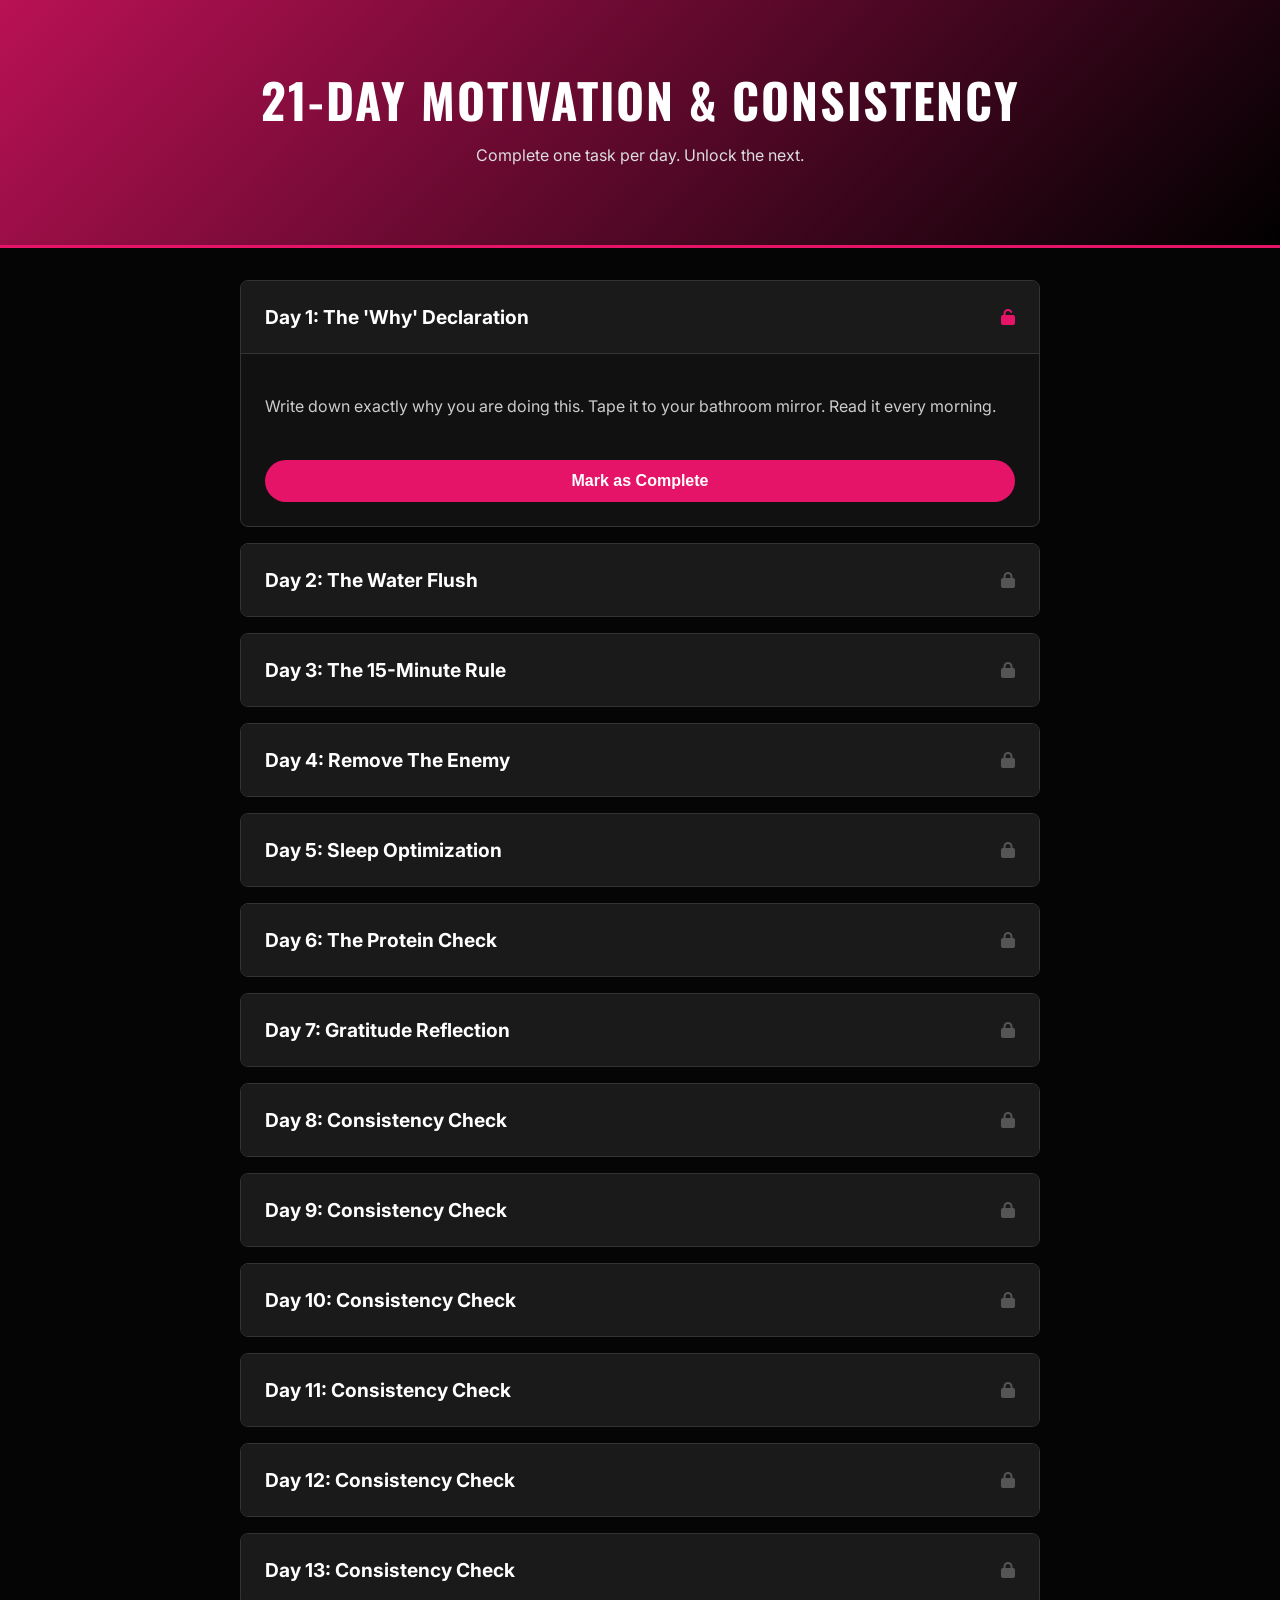
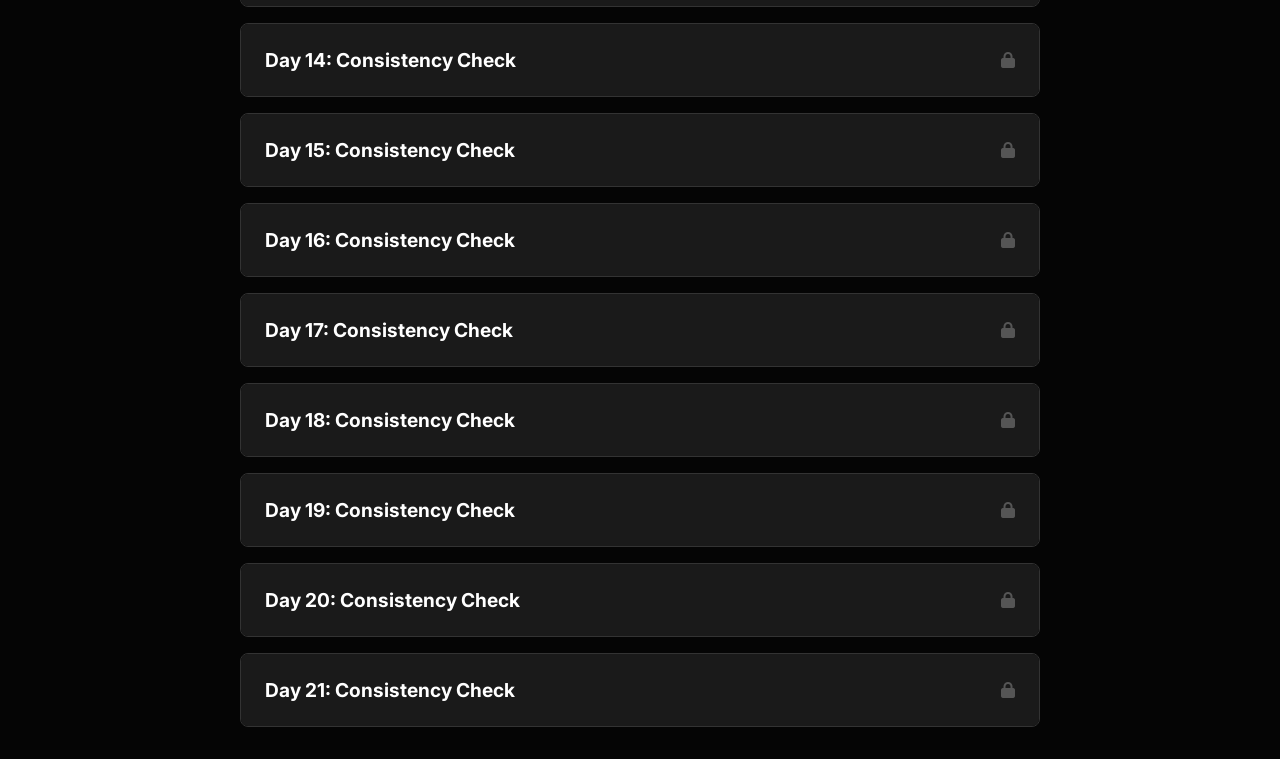
==== app-21-day-challenge.html @ af1327c0 "Convert 6 PDF digital products into interactive Web App OS dashboards" ====
<!DOCTYPE html>
<html lang="en">

<head>
    <meta charset="UTF-8">
    <meta name="viewport" content="width=device-width, initial-scale=1.0">
    <meta name="robots" content="noindex, nofollow">
    <title>21 Day Challenge | BWWL</title>
    <link
        href="https://fonts.googleapis.com/css2?family=Oswald:wght@400;600;700&family=Inter:wght@400;600;800&display=swap"
        rel="stylesheet">
    <link rel="stylesheet" href="https://cdnjs.cloudflare.com/ajax/libs/font-awesome/6.4.0/css/all.min.css">
    <style>
        body {
            margin: 0;
            background: #050505;
            color: #fff;
            font-family: 'Inter', sans-serif;
        }

        .hero {
            background: linear-gradient(135deg, rgba(230, 20, 105, 0.8), rgba(0, 0, 0, 0.9));
            padding: 4rem 2rem;
            text-align: center;
            border-bottom: 3px solid #e61469;
        }

        .hero h1 {
            font-family: 'Oswald', sans-serif;
            font-size: 3rem;
            margin: 0;
            text-transform: uppercase;
            letter-spacing: 2px;
        }

        .container {
            max-width: 800px;
            margin: 2rem auto;
            padding: 0 1rem;
        }

        .day-list {
            display: flex;
            flex-direction: column;
            gap: 1rem;
        }

        .day-panel {
            background: #111;
            border: 1px solid #333;
            border-radius: 8px;
            overflow: hidden;
        }

        .day-header {
            padding: 1.5rem;
            display: flex;
            justify-content: space-between;
            align-items: center;
            cursor: pointer;
            background: #1a1a1a;
            transition: 0.3s;
        }

        .day-header:hover {
            background: #222;
        }

        .day-header h3 {
            margin: 0;
            font-size: 1.2rem;
            color: #fff;
        }

        .day-content {
            display: none;
            padding: 1.5rem;
            border-top: 1px solid #333;
            line-height: 1.6;
            color: #ccc;
        }

        .day-content.open {
            display: block;
            animation: fadeIn 0.3s ease;
        }

        .lock-icon {
            color: #555;
        }

        .unlock-icon {
            color: #e61469;
        }

        .complete-btn {
            background: #e61469;
            color: #fff;
            border: none;
            padding: 0.75rem 1.5rem;
            border-radius: 30px;
            font-weight: bold;
            cursor: pointer;
            width: 100%;
            margin-top: 1.5rem;
            font-size: 1rem;
            transition: 0.3s;
        }

        .complete-btn:hover {
            background: #c20e56;
        }

        .complete-btn.done {
            background: #00FF00;
            color: #000;
            cursor: default;
        }

        .day-panel.completed .day-header h3 {
            text-decoration: line-through;
            color: #888;
        }

        .day-panel.completed .day-header {
            border-left: 4px solid #00FF00;
        }

        @keyframes fadeIn {
            from {
                opacity: 0;
                transform: translateY(-10px);
            }

            to {
                opacity: 1;
                transform: translateY(0);
            }
        }
    </style>
</head>

<body>
    <div class="hero">
        <h1>21-Day Motivation & Consistency</h1>
        <p style="color:#ddd; margin-top:10px;">Complete one task per day. Unlock the next.</p>
    </div>

    <div class="container">
        <div class="day-list" id="challenge-list">
            <!-- Injected via JS -->
        </div>
    </div>

    <script>
        const challenges = [
            { title: "Day 1: The 'Why' Declaration", task: "Write down exactly why you are doing this. Tape it to your bathroom mirror. Read it every morning." },
            { title: "Day 2: The Water Flush", task: "Before you drink coffee or eat anything, drink one full glass of water (16oz) immediately upon waking up." },
            { title: "Day 3: The 15-Minute Rule", task: "Set a timer for 15 minutes. For those 15 minutes, you must move. Go for a brisk walk. No phone checking." },
            { title: "Day 4: Remove The Enemy", task: "Take all tempting 'trigger' foods (cookies, chips, soda) and throw them in the trash. If it's in your house, you'll eat it." },
            { title: "Day 5: Sleep Optimization", task: "Turn off all screens 45 minutes before you go to bed tonight to optimize hunger hormones." },
            { title: "Day 6: The Protein Check", task: "Ensure every single meal today contains a solid source of protein." },
            { title: "Day 7: Gratitude Reflection", task: "You survived Week 1. Write down 3 things your body allowed you to do today that you are grateful for." }
            // Add remaining days conceptually
        ];

        // Fill out array to 21 for demonstration
        for (let i = 8; i <= 21; i++) {
            challenges.push({ title: `Day ${i}: Consistency Check`, task: "Continue executing your daily habits. Drink water, move for 30 minutes, prioritizing protein." });
        }

        const state = JSON.parse(localStorage.getItem('bwwl_21day')) || {};

        function render() {
            const list = document.getElementById('challenge-list');
            list.innerHTML = '';

            let html = '';
            challenges.forEach((ch, index) => {
                const dayNum = index + 1;
                const isCompleted = state[dayNum] === true;
                const isLocked = !isCompleted && dayNum > 1 && !state[dayNum - 1]; // Only unlock if previous is done

                html += `
                <div class="day-panel ${isCompleted ? 'completed' : ''}" id="panel-${dayNum}">
                    <div class="day-header" onclick="togglePanel(${dayNum}, ${isLocked})">
                        <h3>${ch.title}</h3>
                        ${isCompleted ? '<i class="fas fa-check-circle" style="color:#00FF00;"></i>' :
                        isLocked ? '<i class="fas fa-lock lock-icon"></i>' :
                            '<i class="fas fa-unlock unlock-icon"></i>'}
                    </div>
                    <div class="day-content" id="content-${dayNum}">
                        <p>${ch.task}</p>
                        ${isCompleted
                        ? `<button class="complete-btn done" disabled><i class="fas fa-check"></i> Completed</button>`
                        : `<button class="complete-btn" onclick="markComplete(${dayNum})">Mark as Complete</button>`
                    }
                    </div>
                </div>
                `;
            });
            list.innerHTML = html;
        }

        function togglePanel(dayNum, isLocked) {
            if (isLocked) {
                alert("You must complete the previous days first!");
                return;
            }
            const content = document.getElementById(`content-${dayNum}`);
            content.classList.toggle('open');
        }

        function markComplete(dayNum) {
            state[dayNum] = true;
            localStorage.setItem('bwwl_21day', JSON.stringify(state));
            render();
            // Automatically open next day if it exists
            if (challenges.length > dayNum) {
                setTimeout(() => {
                    document.getElementById(`content-${dayNum + 1}`).classList.add('open');
                    document.getElementById(`panel-${dayNum + 1}`).scrollIntoView({ behavior: "smooth", block: "center" });
                }, 500);
            }
        }

        render();
        // Open day 1 by default if nothing is completed
        if (!state[1]) {
            document.getElementById('content-1').classList.add('open');
        }
    </script>
</body>

</html>
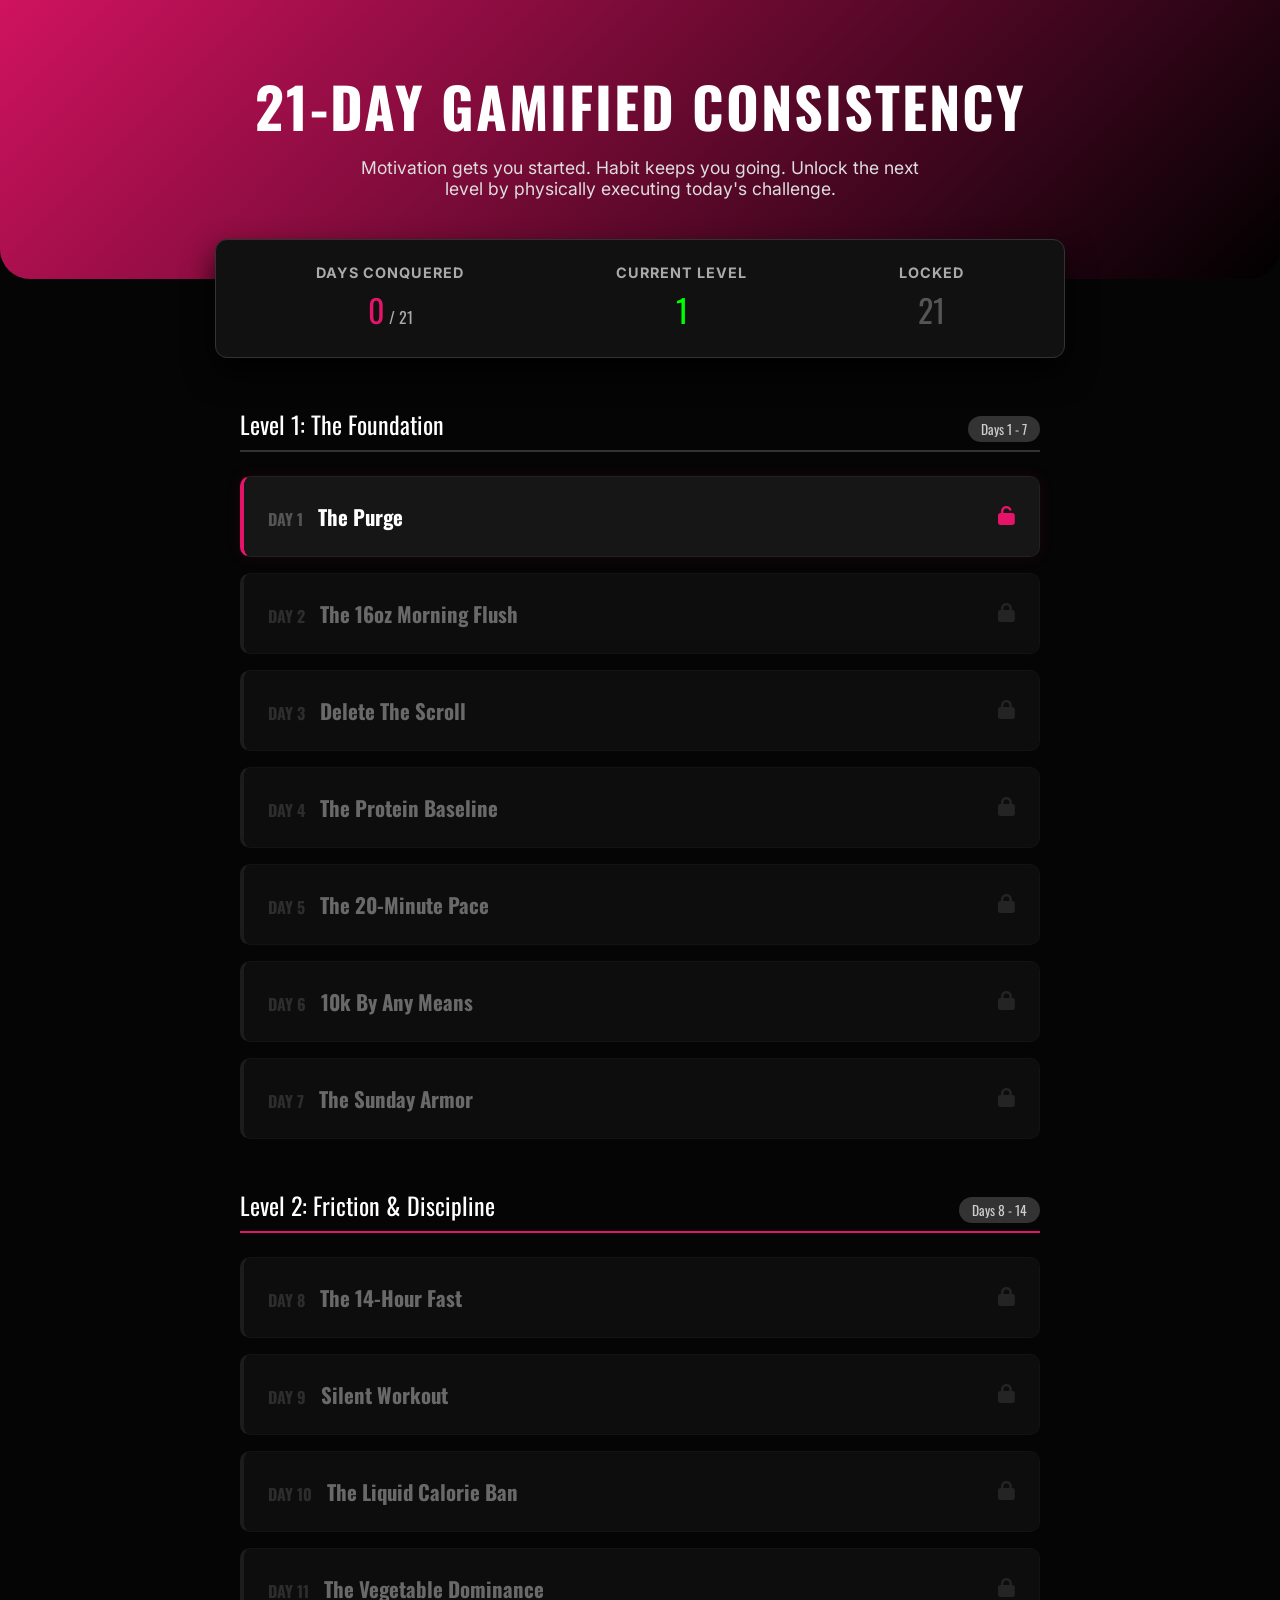
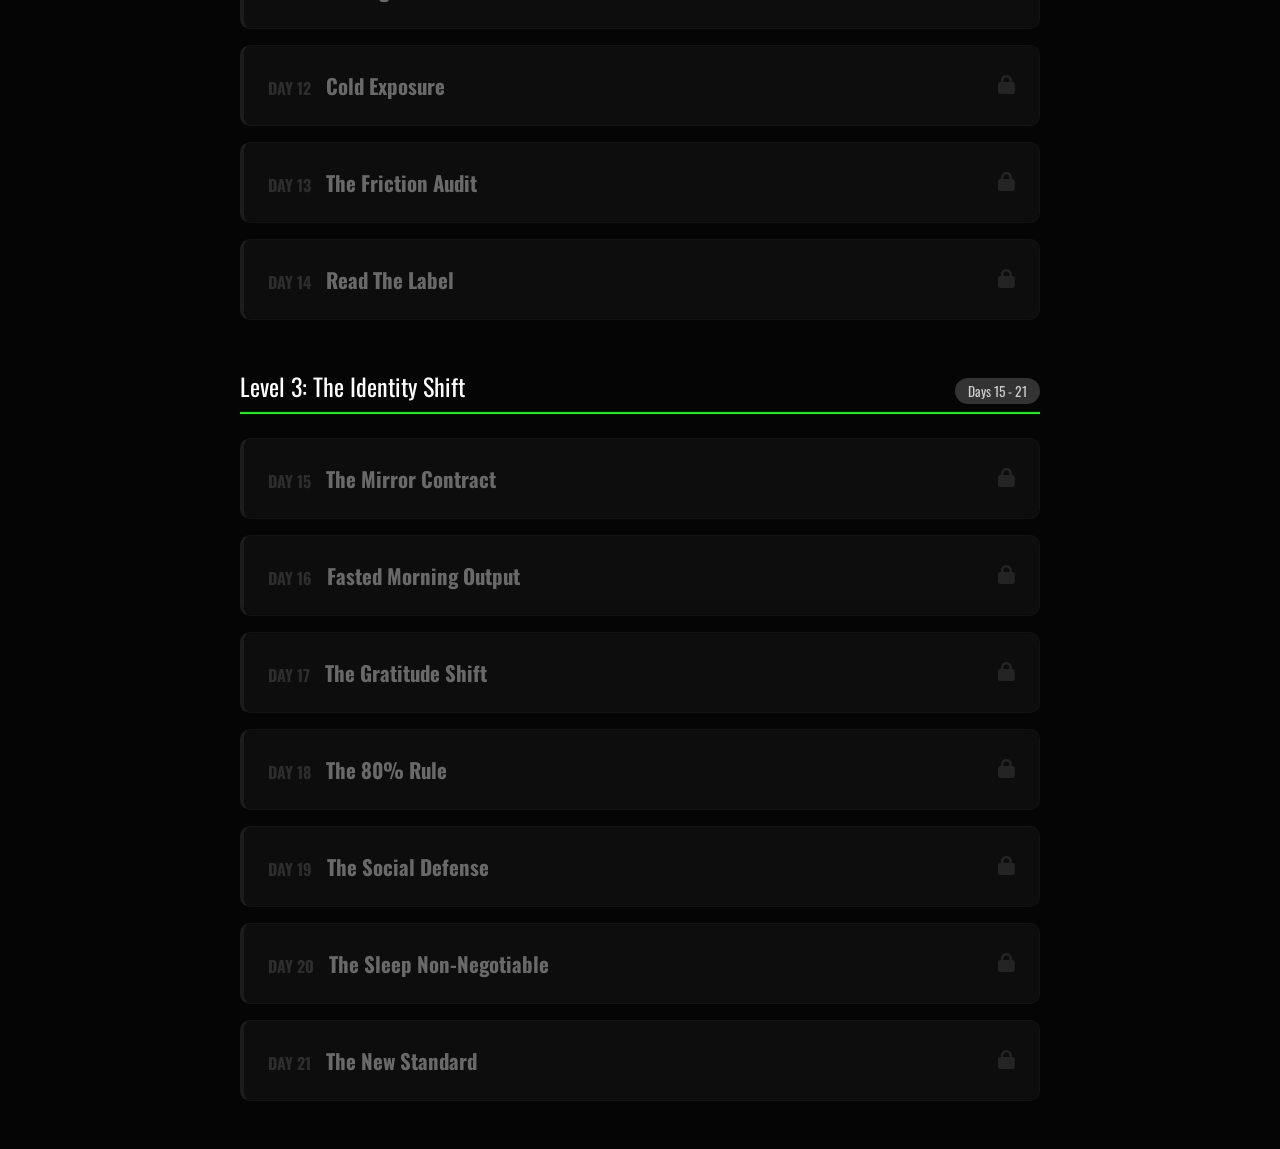
==== commit 1f3726ad: "Premium rewrite of 6 Digital Products" ====
--- a/app-21-day-challenge.html
+++ b/app-21-day-challenge.html
@@ -5,7 +5,7 @@
     <meta charset="UTF-8">
     <meta name="viewport" content="width=device-width, initial-scale=1.0">
     <meta name="robots" content="noindex, nofollow">
-    <title>21 Day Challenge | BWWL</title>
+    <title>21 Day Challenge OS | BWWL</title>
     <link
         href="https://fonts.googleapis.com/css2?family=Oswald:wght@400;600;700&family=Inter:wght@400;600;800&display=swap"
         rel="stylesheet">
@@ -16,27 +16,86 @@
             background: #050505;
             color: #fff;
             font-family: 'Inter', sans-serif;
+            padding-bottom: 3rem;
         }
 
         .hero {
-            background: linear-gradient(135deg, rgba(230, 20, 105, 0.8), rgba(0, 0, 0, 0.9));
-            padding: 4rem 2rem;
+            background: linear-gradient(135deg, rgba(230, 20, 105, 0.9), rgba(0, 0, 0, 0.9));
+            padding: 4rem 1rem 5rem;
             text-align: center;
-            border-bottom: 3px solid #e61469;
+            border-radius: 0 0 30px 30px;
+            position: relative;
         }
 
         .hero h1 {
             font-family: 'Oswald', sans-serif;
-            font-size: 3rem;
+            font-size: 3.5rem;
             margin: 0;
             text-transform: uppercase;
             letter-spacing: 2px;
         }
 
+        /* Stats Dashboard */
+        .stats-bar {
+            max-width: 800px;
+            margin: -40px auto 2rem;
+            background: #111;
+            border: 1px solid #333;
+            border-radius: 12px;
+            display: flex;
+            justify-content: space-around;
+            padding: 1.5rem;
+            box-shadow: 0 15px 30px rgba(0, 0, 0, 0.8);
+            position: relative;
+            z-index: 10;
+        }
+
+        .stat {
+            text-align: center;
+        }
+
+        .stat h4 {
+            margin: 0 0 5px;
+            color: #aaa;
+            font-size: 0.9rem;
+            text-transform: uppercase;
+            letter-spacing: 1px;
+        }
+
+        .stat span {
+            font-size: 2rem;
+            font-family: 'Oswald', sans-serif;
+            color: #e61469;
+        }
+
+        .stat .locked-cnt {
+            color: #555;
+        }
+
         .container {
             max-width: 800px;
-            margin: 2rem auto;
+            margin: 0 auto;
             padding: 0 1rem;
+        }
+
+        .level-header {
+            font-family: 'Oswald', sans-serif;
+            font-size: 1.5rem;
+            color: #fff;
+            border-bottom: 2px solid #333;
+            padding-bottom: 0.5rem;
+            margin: 3rem 0 1.5rem;
+            display: flex;
+            justify-content: space-between;
+            align-items: flex-end;
+        }
+
+        .level-badge {
+            background: #333;
+            color: #ccc;
+            padding: 0.2rem 0.8rem;
+            border-radius: 20px;
+            font-size: 0.85rem;
         }
 
         .day-list {
@@ -47,9 +106,11 @@
 
         .day-panel {
             background: #111;
-            border: 1px solid #333;
-            border-radius: 8px;
+            border: 1px solid #222;
+            border-left: 4px solid #333;
+            border-radius: 10px;
             overflow: hidden;
+            transition: 0.3s;
         }
 
         .day-header {
@@ -58,75 +119,123 @@
             justify-content: space-between;
             align-items: center;
             cursor: pointer;
+            background: #161616;
+            transition: 0.3s;
+        }
+
+        .day-header:hover {
             background: #1a1a1a;
-            transition: 0.3s;
-        }
-
-        .day-header:hover {
-            background: #222;
+            border-left-color: #e61469;
         }
 
         .day-header h3 {
             margin: 0;
+            font-family: 'Oswald', sans-serif;
+            font-size: 1.3rem;
+            color: #ccc;
+        }
+
+        /* Status Modifiers */
+        .day-panel.unlocked {
+            border-left-color: #e61469;
+            box-shadow: 0 0 15px rgba(230, 20, 105, 0.1);
+        }
+
+        .day-panel.unlocked .day-header h3 {
+            color: #fff;
+        }
+
+        .day-panel.completed {
+            border-left-color: #00FF00;
+            opacity: 0.8;
+        }
+
+        .day-panel.completed .day-header h3 {
+            color: #888;
+            text-decoration: line-through;
+        }
+
+        .day-panel.locked {
+            opacity: 0.5;
+            pointer-events: none;
+        }
+
+        .icon-status {
             font-size: 1.2rem;
-            color: #fff;
+        }
+
+        .fa-lock {
+            color: #444;
+        }
+
+        .fa-unlock {
+            color: #e61469;
+        }
+
+        .fa-check-circle {
+            color: #00FF00;
         }
 
         .day-content {
             display: none;
-            padding: 1.5rem;
-            border-top: 1px solid #333;
-            line-height: 1.6;
-            color: #ccc;
+            padding: 2rem 1.5rem;
+            border-top: 1px solid #222;
+            line-height: 1.7;
+            color: #ddd;
+            background: #0a0a0a;
         }
 
         .day-content.open {
             display: block;
-            animation: fadeIn 0.3s ease;
-        }
-
-        .lock-icon {
-            color: #555;
-        }
-
-        .unlock-icon {
-            color: #e61469;
+            animation: slideDown 0.3s ease;
+        }
+
+        .day-content p {
+            font-size: 1.1rem;
+            margin-top: 0;
+        }
+
+        .insight-box {
+            background: rgba(230, 20, 105, 0.05);
+            border: 1px solid rgba(230, 20, 105, 0.3);
+            padding: 1rem;
+            border-radius: 6px;
+            margin: 1.5rem 0;
+            font-style: italic;
+            color: #ffb3d1;
         }
 
         .complete-btn {
             background: #e61469;
             color: #fff;
             border: none;
-            padding: 0.75rem 1.5rem;
-            border-radius: 30px;
+            padding: 1rem 1.5rem;
+            border-radius: 8px;
             font-weight: bold;
             cursor: pointer;
             width: 100%;
-            margin-top: 1.5rem;
-            font-size: 1rem;
+            font-size: 1.1rem;
             transition: 0.3s;
+            text-transform: uppercase;
+            letter-spacing: 1px;
         }
 
         .complete-btn:hover {
             background: #c20e56;
+            transform: translateY(-2px);
+            box-shadow: 0 10px 20px rgba(230, 20, 105, 0.3);
         }
 
         .complete-btn.done {
-            background: #00FF00;
-            color: #000;
+            background: #222;
+            color: #00FF00;
+            border: 1px solid #00FF00;
+            box-shadow: none;
+            transform: none;
             cursor: default;
         }
 
-        .day-panel.completed .day-header h3 {
-            text-decoration: line-through;
-            color: #888;
-        }
-
-        .day-panel.completed .day-header {
-            border-left: 4px solid #00FF00;
-        }
-
-        @keyframes fadeIn {
+        @keyframes slideDown {
             from {
                 opacity: 0;
                 transform: translateY(-10px);
@@ -141,94 +250,174 @@
 </head>
 
 <body>
+
     <div class="hero">
-        <h1>21-Day Motivation & Consistency</h1>
-        <p style="color:#ddd; margin-top:10px;">Complete one task per day. Unlock the next.</p>
+        <h1>21-Day Gamified Consistency</h1>
+        <p style="color:#ddd; margin:10px auto 0; max-width:600px; font-size:1.1rem;">Motivation gets you started. Habit
+            keeps you going. Unlock the next level by physically executing today's challenge.</p>
     </div>
 
-    <div class="container">
-        <div class="day-list" id="challenge-list">
-            <!-- Injected via JS -->
+    <div class="stats-bar">
+        <div class="stat">
+            <h4>Days Conquered</h4>
+            <span id="stat-done">0</span> <span style="font-size:1rem; color:#aaa;">/ 21</span>
+        </div>
+        <div class="stat">
+            <h4>Current Level</h4>
+            <span id="stat-level" style="color:#00FF00;">1</span>
+        </div>
+        <div class="stat">
+            <h4>Locked</h4>
+            <span id="stat-locked" class="locked-cnt">20</span>
         </div>
     </div>
 
+    <div class="container">
+
+        <div class="level-header">Level 1: The Foundation <span class="level-badge">Days 1 - 7</span></div>
+        <div class="day-list" id="list-l1"></div>
+
+        <div class="level-header" style="border-bottom-color:#e61469;">Level 2: Friction & Discipline <span
+                class="level-badge">Days 8 - 14</span></div>
+        <div class="day-list" id="list-l2"></div>
+
+        <div class="level-header" style="border-bottom-color:#00FF00;">Level 3: The Identity Shift <span
+                class="level-badge">Days 15 - 21</span></div>
+        <div class="day-list" id="list-l3"></div>
+
+    </div>
+
     <script>
-        const challenges = [
-            { title: "Day 1: The 'Why' Declaration", task: "Write down exactly why you are doing this. Tape it to your bathroom mirror. Read it every morning." },
-            { title: "Day 2: The Water Flush", task: "Before you drink coffee or eat anything, drink one full glass of water (16oz) immediately upon waking up." },
-            { title: "Day 3: The 15-Minute Rule", task: "Set a timer for 15 minutes. For those 15 minutes, you must move. Go for a brisk walk. No phone checking." },
-            { title: "Day 4: Remove The Enemy", task: "Take all tempting 'trigger' foods (cookies, chips, soda) and throw them in the trash. If it's in your house, you'll eat it." },
-            { title: "Day 5: Sleep Optimization", task: "Turn off all screens 45 minutes before you go to bed tonight to optimize hunger hormones." },
-            { title: "Day 6: The Protein Check", task: "Ensure every single meal today contains a solid source of protein." },
-            { title: "Day 7: Gratitude Reflection", task: "You survived Week 1. Write down 3 things your body allowed you to do today that you are grateful for." }
-            // Add remaining days conceptually
+        const challengeData = [
+            // Level 1: Foundation
+            { day: 1, title: "The Purge", content: "Take a trash bag and physically throw away every single high-sugar, highly processed 'trigger' food in your kitchen. If you buy it, you will eventually eat it at 11 PM.", insight: "Willpower is a finite resource. Do not rely on it. Engineer your environment so that failing requires effort." },
+            { day: 2, title: "The 16oz Morning Flush", content: "Place a 16oz glass of water next to your bed tonight. Tomorrow morning, before you touch your phone, before you make coffee, you must drink the entire glass.", insight: "Your body wakes up dehydrated, which often disguises itself as hunger and fatigue. Hydration is the first domino." },
+            { day: 3, title: "Delete The Scroll", content: "Check your screen time. Find your most used social app. Delete it off your phone for 24 hours. The 45 minutes you spend scrolling tonight is the exact time you need to meal prep or sleep.", insight: "You don't lack time. You lack time management. Reclaim your focus." },
+            { day: 4, title: "The Protein Baseline", content: "Your single nutritional goal today: Consume 100g of protein. Track it. Learn what 100g actually feels like in food volume.", insight: "Protein is the most satiating macronutrient. It physically stops the brain from sending hunger signals." },
+            { day: 5, title: "The 20-Minute Pace", content: "Force yourself to take exactly 20 minutes to finish your dinner tonight. Put the fork down between every single bite. Chew deliberately.", insight: "It takes 20 minutes for the stomach stretch receptors to signal the brain that you are full. Speed eating guarantees overeating." },
+            { day: 6, title: "10k By Any Means", content: "Hit exactly 10,000 steps today. Park further away. Pace while on a phone call. Walk around the block. Do whatever it takes.", insight: "NEAT (Non-Exercise Activity) burns far more total calories than a 45-minute structured gym session." },
+            { day: 7, title: "The Sunday Armor", content: "Cook exactly three meals tonight and put them in Tupperware for Monday and Tuesday lunch. The decision fatigue of the week destroys diets.", insight: "Relying on motivation on a stressful Tuesday afternoon is a losing game. Prep is your armor." },
+
+            // Level 2: Friction & Discipline
+            { day: 8, title: "The 14-Hour Fast", content: "Stop eating at 7:00 PM tonight. Do not consume a single calorie until 9:00 AM tomorrow. Water and black coffee only.", insight: "Late-night snacking is rarely hunger; it is almost always boredom, stress, or habit." },
+            { day: 9, title: "Silent Workout", content: "Complete a 20-minute home workout today in complete silence. No music. No podcast. No TV.", insight: "Distractions prevent you from focusing on the mind-muscle connection and the discomfort required for growth." },
+            { day: 10, title: "The Liquid Calorie Ban", content: "Zero liquid calories today. No juice, no milk in your coffee, no soda, no alcohol. If you drink it, it must equal 0 calories.", insight: "Liquid sugar bypasses the brain's fullness sensors entirely. It is a straight injection of fat storage." },
+            { day: 11, title: "The Vegetable Dominance", content: "For both lunch and dinner today, 50% of your physical plate must be covered in green vegetables. Broccoli, spinach, asparagus.", insight: "Vegetables provide physical volume in the stomach, tricking the brain into feeling stuffed for almost zero calories." },
+            { day: 12, title: "Cold Exposure", content: "At the end of your shower today, turn the water to pure freezing cold for exactly 30 seconds. Do not step out. Control your breathing.", insight: "Fat loss requires getting comfortable with physical discomfort. Training the mind to accept cold water trains the mind to accept a diet." },
+            { day: 13, title: "The Friction Audit", content: "Identify the one specific habit that ruined your progress last week. Add friction to it. E.g., if you order UberEats, delete the app.", insight: "Make bad habits incredibly annoying and difficult to execute." },
+            { day: 14, title: "Read The Label", content: "Find 3 items in your pantry. Read the nutritional label. Look specifically at 'Added Sugars' and 'Total Servings'.", insight: "A 'small' bag of chips often contains 3.5 servings. Ignorance of caloric density is why people plateau." },
+
+            // Level 3: Identity Shift
+            { day: 15, title: "The Mirror Contract", content: "Look yourself in the eyes in the mirror for 60 seconds. Say out loud: 'I am no longer someone who quits when it gets hard.'", insight: "Your behaviors are a reflection of your identity. If you identify as someone who 'always struggles with weight', you will fulfill that prophecy." },
+            { day: 16, title: "Fasted Morning Output", content: "Wake up and immediately complete 15 minutes of brisk cardio (walking, jogging, biking) before eating breakfast.", insight: "Performing light cardio on an empty stomach utilizes stored liver glycogen and trains metabolic flexibility." },
+            { day: 17, title: "The Gratitude Shift", content: "Write down 3 things your body allowed you to physically do today. Focus on function, not appearance.", insight: "Shifting focus from 'how my body looks' to 'what my body can do' builds long-term respect for the vessel." },
+            { day: 18, title: "The 80% Rule", content: "Stop eating dinner tonight exactly when you feel 80% full. Do not wait until you are 'stuffed'.", insight: "The Japanese concept of Hara Hachi Bu. By the time you feel 100% full, you have already overeaten." },
+            { day: 19, title: "The Social Defense", content: "Practise ordering out. Go to a restaurant website, read the menu, and mentally pick the highest protein, lowest calorie option.", insight: "You must learn to navigate the real world. A diet that breaks every time you leave the house is useless." },
+            { day: 20, title: "The Sleep Non-Negotiable", content: "You must be physically in bed, lights out, device away at 10:00 PM tonight.", insight: "Deep sleep is when the body actually recovers and balances the hormones necessary for fat burning." },
+            { day: 21, title: "The New Standard", content: "You completed 21 days. The challenge is over, but this is now simply the baseline expectation of how you live your life. Write your 6-month goal.", insight: "Consistency is not an event. It is a standard you hold yourself to every single day." }
         ];
 
-        // Fill out array to 21 for demonstration
-        for (let i = 8; i <= 21; i++) {
-            challenges.push({ title: `Day ${i}: Consistency Check`, task: "Continue executing your daily habits. Drink water, move for 30 minutes, prioritizing protein." });
-        }
-
-        const state = JSON.parse(localStorage.getItem('bwwl_21day')) || {};
-
-        function render() {
-            const list = document.getElementById('challenge-list');
-            list.innerHTML = '';
-
-            let html = '';
-            challenges.forEach((ch, index) => {
-                const dayNum = index + 1;
-                const isCompleted = state[dayNum] === true;
-                const isLocked = !isCompleted && dayNum > 1 && !state[dayNum - 1]; // Only unlock if previous is done
-
-                html += `
-                <div class="day-panel ${isCompleted ? 'completed' : ''}" id="panel-${dayNum}">
-                    <div class="day-header" onclick="togglePanel(${dayNum}, ${isLocked})">
-                        <h3>${ch.title}</h3>
-                        ${isCompleted ? '<i class="fas fa-check-circle" style="color:#00FF00;"></i>' :
-                        isLocked ? '<i class="fas fa-lock lock-icon"></i>' :
-                            '<i class="fas fa-unlock unlock-icon"></i>'}
+        let state = JSON.parse(localStorage.getItem('bwwl_21day_os')) || {};
+
+        function init() {
+            renderLists();
+            updateStats();
+        }
+
+        function renderLists() {
+            const list1 = document.getElementById('list-l1'); list1.innerHTML = '';
+            const list2 = document.getElementById('list-l2'); list2.innerHTML = '';
+            const list3 = document.getElementById('list-l3'); list3.innerHTML = '';
+
+            challengeData.forEach((ch, index) => {
+                const dayStr = ch.day.toString();
+                const isCompleted = state[dayStr] === true;
+
+                // Logic: Day 1 is always unlocked. Others are unlocked if the previous day is completed.
+                let isUnlocked = false;
+                if (ch.day === 1) isUnlocked = true;
+                else if (state[(ch.day - 1).toString()] === true) isUnlocked = true;
+
+                let statusClass = 'locked';
+                let iconClass = 'fa-lock';
+                if (isUnlocked && !isCompleted) { statusClass = 'unlocked'; iconClass = 'fa-unlock'; }
+                if (isCompleted) { statusClass = 'completed'; iconClass = 'fa-check-circle'; }
+
+                const panelHtml = `
+                    <div class="day-panel ${statusClass}" id="panel-${ch.day}">
+                        <div class="day-header" onclick="toggleContent(${ch.day})">
+                            <h3><span style="color:#555; font-size:1rem; margin-right:10px;">DAY ${ch.day}</span> ${ch.title}</h3>
+                            <i class="fas ${iconClass} icon-status"></i>
+                        </div>
+                        <div class="day-content" id="content-${ch.day}">
+                            <p><strong>MISSION:</strong> ${ch.content}</p>
+                            <div class="insight-box">
+                                <i class="fas fa-brain" style="margin-right:10px;"></i> <strong>THE INSIGHT:</strong> ${ch.insight}
+                            </div>
+                            ${isCompleted
+                        ? `<button class="complete-btn done" disabled><i class="fas fa-check"></i> Executed & Conquered</button>`
+                        : `<button class="complete-btn" onclick="markComplete(${ch.day})">Confirm Execution</button>`
+                    }
+                        </div>
                     </div>
-                    <div class="day-content" id="content-${dayNum}">
-                        <p>${ch.task}</p>
-                        ${isCompleted
-                        ? `<button class="complete-btn done" disabled><i class="fas fa-check"></i> Completed</button>`
-                        : `<button class="complete-btn" onclick="markComplete(${dayNum})">Mark as Complete</button>`
+                `;
+
+                if (ch.day <= 7) list1.innerHTML += panelHtml;
+                else if (ch.day <= 14) list2.innerHTML += panelHtml;
+                else list3.innerHTML += panelHtml;
+            });
+        }
+
+        function toggleContent(day) {
+            const el = document.getElementById(`content-${day}`);
+            const panel = document.getElementById(`panel-${day}`);
+
+            if (panel.classList.contains('locked')) return; // Can't open locked
+
+            if (el.classList.contains('open')) {
+                el.classList.remove('open');
+            } else {
+                // close all others
+                document.querySelectorAll('.day-content').forEach(c => c.classList.remove('open'));
+                el.classList.add('open');
+            }
+        }
+
+        function markComplete(day) {
+            state[day.toString()] = true;
+            localStorage.setItem('bwwl_21day_os', JSON.stringify(state));
+
+            init(); // re-render EVERYTHING to update unlocks
+
+            // Auto-open the newly unlocked day
+            const nextDay = day + 1;
+            if (nextDay <= 21) {
+                setTimeout(() => {
+                    const nextPanel = document.getElementById(`panel-${nextDay}`);
+                    const nextContent = document.getElementById(`content-${nextDay}`);
+                    if (nextPanel && nextContent) {
+                        nextContent.classList.add('open');
+                        nextPanel.scrollIntoView({ behavior: "smooth", block: "center" });
                     }
-                    </div>
-                </div>
-                `;
-            });
-            list.innerHTML = html;
-        }
-
-        function togglePanel(dayNum, isLocked) {
-            if (isLocked) {
-                alert("You must complete the previous days first!");
-                return;
-            }
-            const content = document.getElementById(`content-${dayNum}`);
-            content.classList.toggle('open');
-        }
-
-        function markComplete(dayNum) {
-            state[dayNum] = true;
-            localStorage.setItem('bwwl_21day', JSON.stringify(state));
-            render();
-            // Automatically open next day if it exists
-            if (challenges.length > dayNum) {
-                setTimeout(() => {
-                    document.getElementById(`content-${dayNum + 1}`).classList.add('open');
-                    document.getElementById(`panel-${dayNum + 1}`).scrollIntoView({ behavior: "smooth", block: "center" });
                 }, 500);
             }
         }
 
-        render();
-        // Open day 1 by default if nothing is completed
-        if (!state[1]) {
-            document.getElementById('content-1').classList.add('open');
-        }
+        function updateStats() {
+            let done = 0;
+            for (let i = 1; i <= 21; i++) { if (state[i]) done++; }
+
+            document.getElementById('stat-done').innerText = done;
+            document.getElementById('stat-locked').innerText = 21 - done;
+
+            let level = 1;
+            if (done >= 7) level = 2;
+            if (done >= 14) level = 3;
+            if (done === 21) document.getElementById('stat-level').innerText = "MAX";
+            else document.getElementById('stat-level').innerText = level;
+        }
+
+        init();
     </script>
 </body>
 
